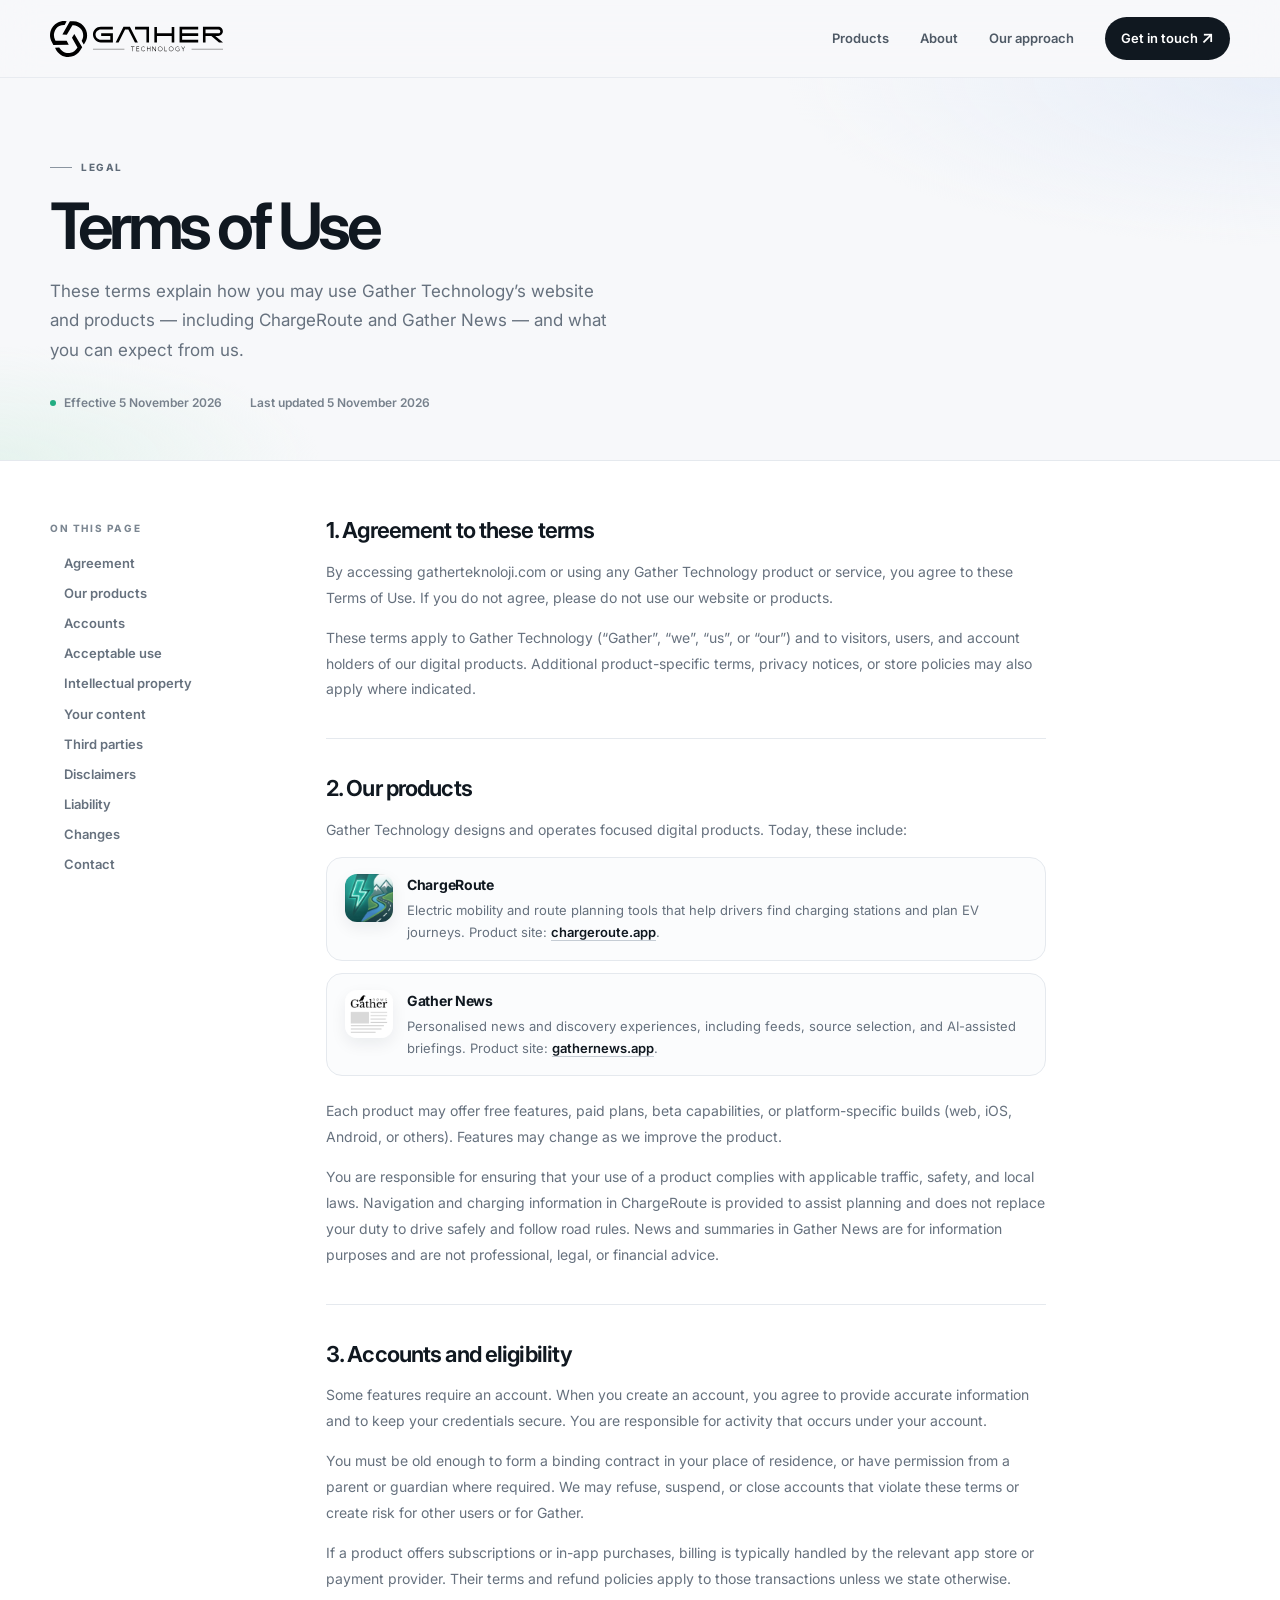
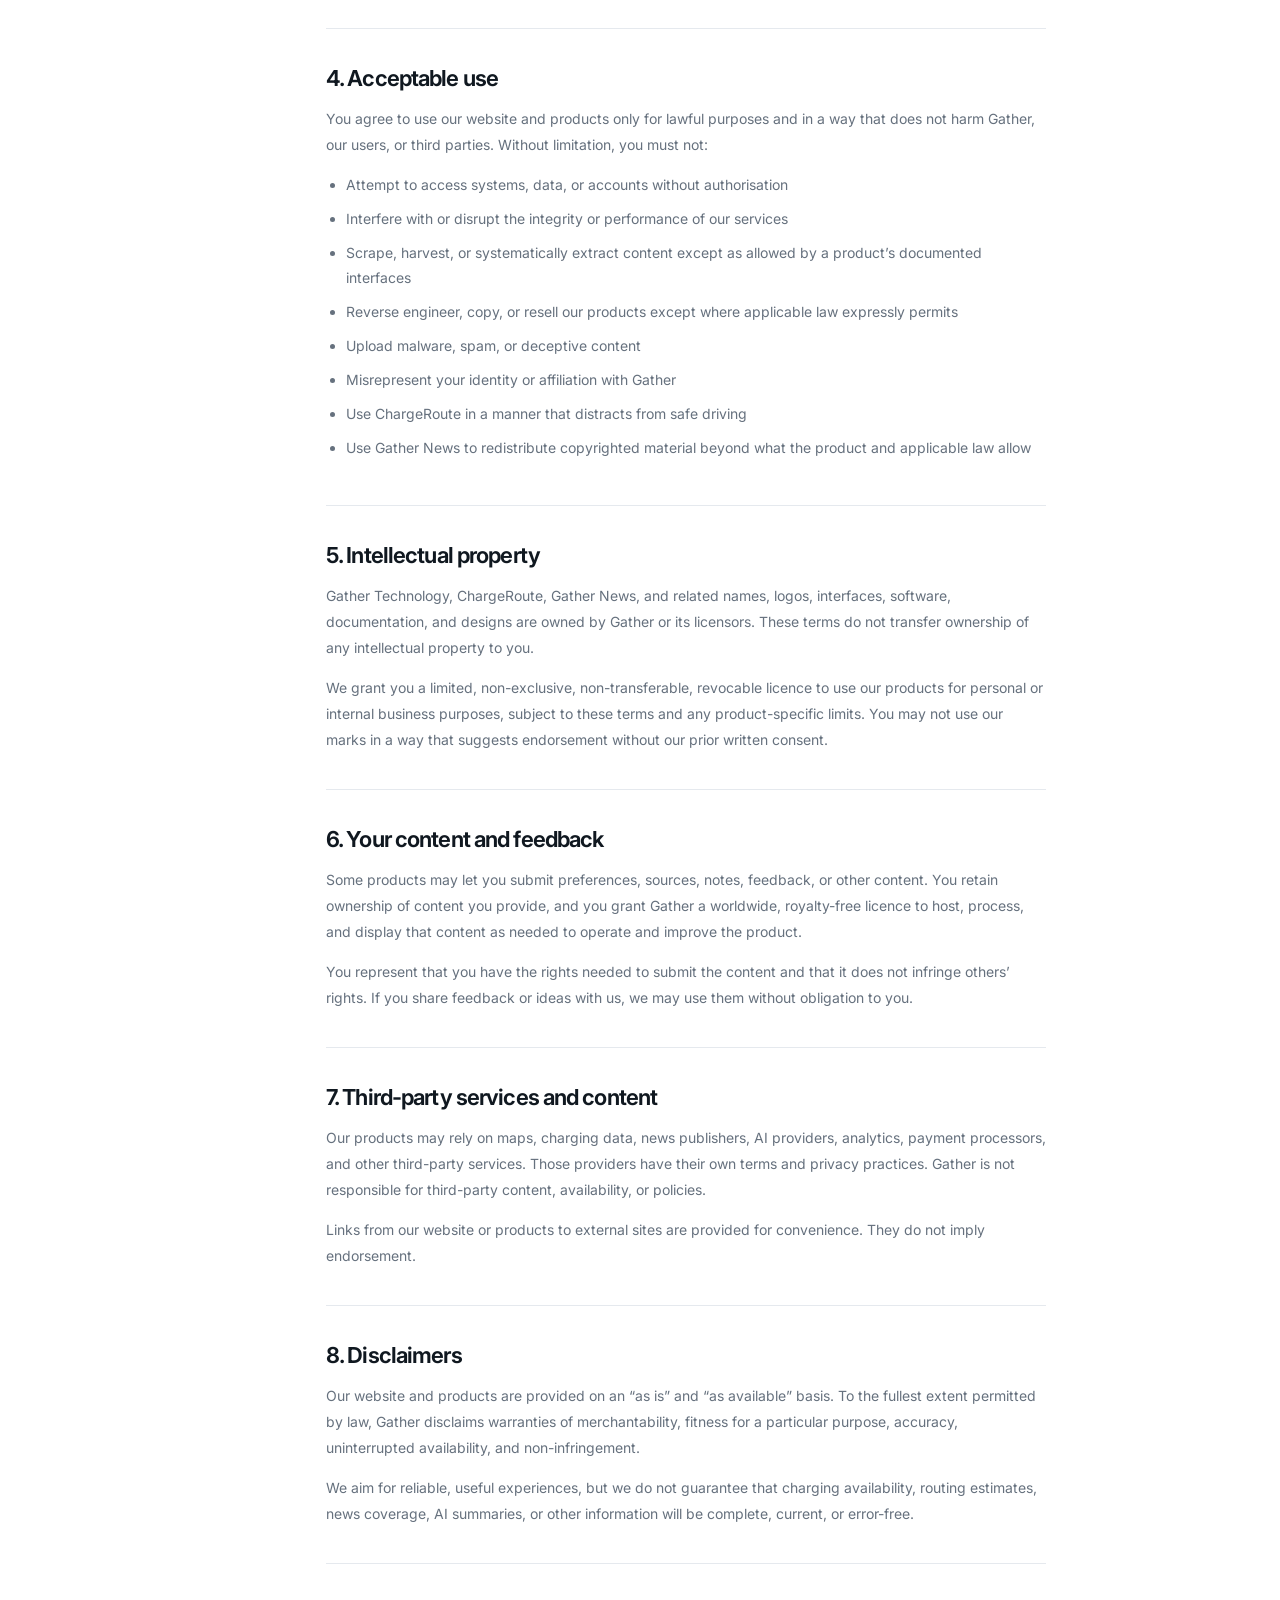
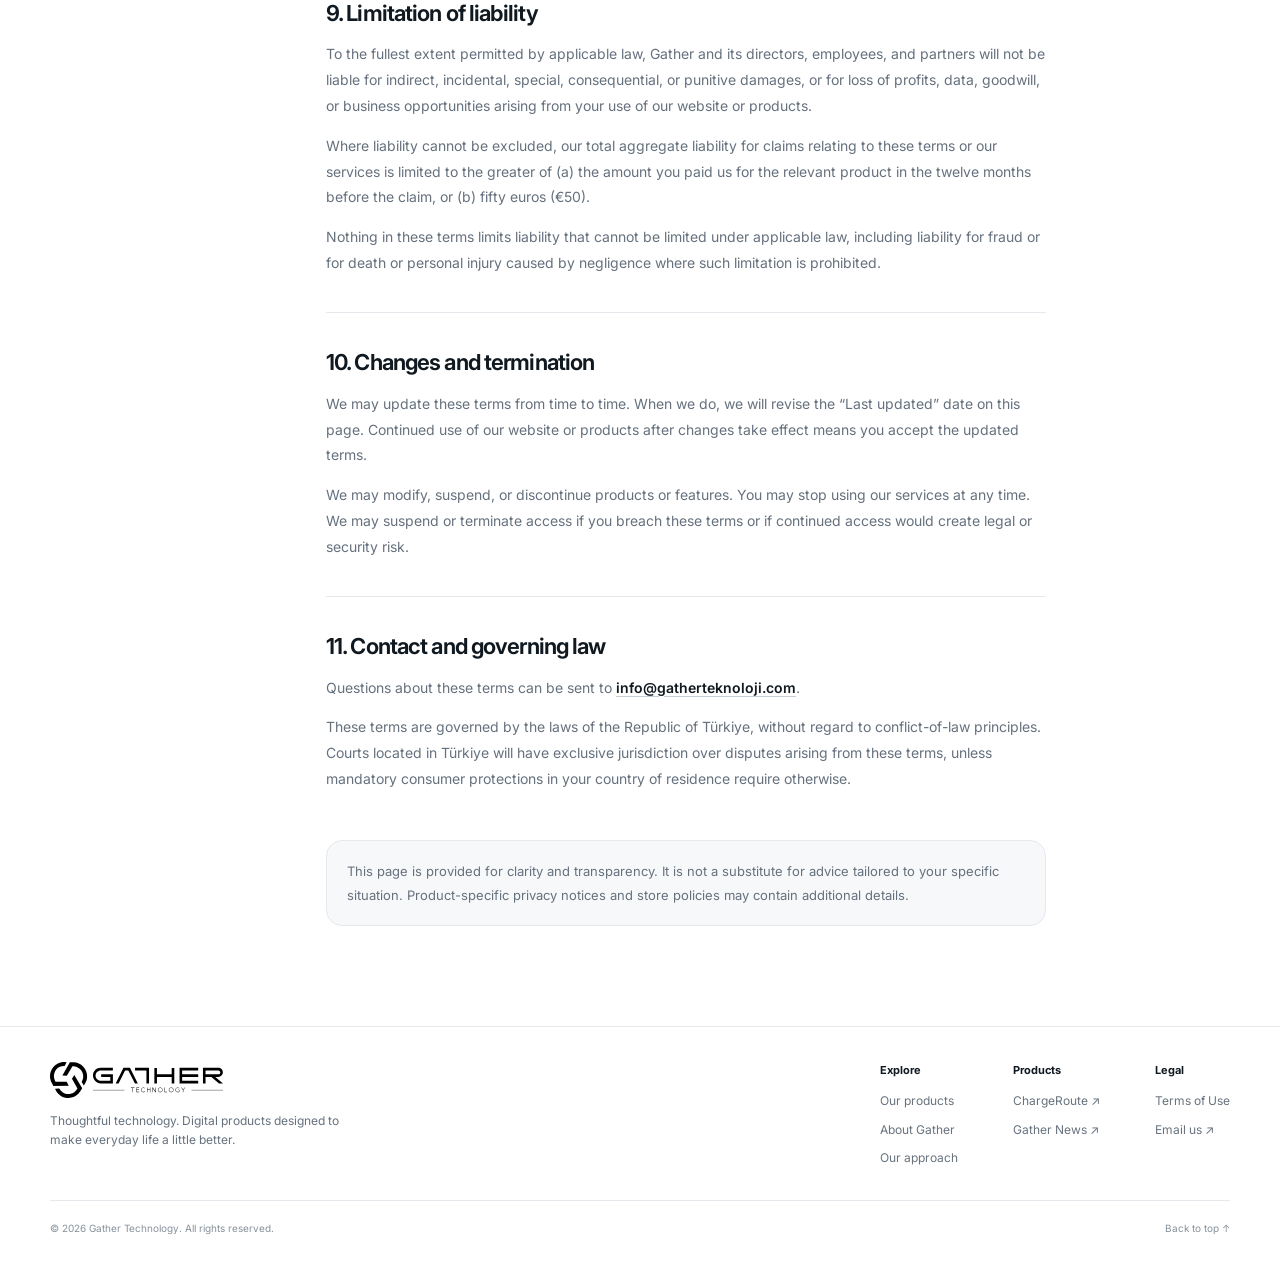
==== src/GatherTeknoloji/wwwroot/terms.html @ 45e7d0f7 "update" ====
<!doctype html>
<html lang="en">
<head>
  <meta charset="utf-8">
  <meta name="viewport" content="width=device-width, initial-scale=1">
  <meta name="theme-color" content="#f7f8fa">
  <meta name="description" content="Terms of Use for Gather Technology and its products, including ChargeRoute and Gather News.">

  <meta property="og:type" content="website">
  <meta property="og:title" content="Terms of Use — Gather Technology">
  <meta property="og:description" content="The terms that govern your use of Gather Technology products and this website.">
  <meta property="og:image" content="https://gatherteknoloji.com/og-image.jpg">
  <meta property="og:url" content="https://gatherteknoloji.com/terms.html">

  <meta name="twitter:card" content="summary_large_image">
  <meta name="twitter:title" content="Terms of Use — Gather Technology">
  <meta name="twitter:description" content="The terms that govern your use of Gather Technology products and this website.">
  <meta name="twitter:image" content="https://gatherteknoloji.com/og-image.jpg">

  <link rel="icon" type="image/svg+xml" href="images/gather-teknoloji.svg">
  <link rel="preconnect" href="https://fonts.googleapis.com">
  <link rel="preconnect" href="https://fonts.gstatic.com" crossorigin>
  <link href="https://fonts.googleapis.com/css2?family=Inter:opsz,wght@14..32,400..750&display=swap" rel="stylesheet">
  <link rel="stylesheet" href="css/site.css">

  <title>Terms of Use — Gather Technology</title>
</head>
<body>
  <header>
    <div class="wrap nav">
      <a class="brand" href="index.html" aria-label="Gather Technology home">
        <img class="brand-logo" src="images/gather-teknoloji.svg" alt="">
      </a>
      <nav class="navlinks" id="navlinks" aria-label="Main navigation">
        <a href="index.html#products">Products</a>
        <a href="index.html#about">About</a>
        <a href="index.html#approach">Our approach</a>
        <a class="nav-cta" href="index.html#contact">Get in touch <span class="arrow">↗</span></a>
      </nav>
      <button class="menu-btn" id="menuBtn" aria-expanded="false" aria-controls="navlinks">Menu</button>
    </div>
  </header>

  <main id="top">
    <section class="legal-hero">
      <div class="wrap">
        <div class="eyebrow">Legal</div>
        <h1>Terms of Use</h1>
        <p class="legal-lede">These terms explain how you may use Gather Technology’s website and products — including ChargeRoute and Gather News — and what you can expect from us.</p>
        <div class="legal-meta">
          <span><i></i> Effective 5 November 2026</span>
          <span>Last updated 5 November 2026</span>
        </div>
      </div>
    </section>

    <section class="legal-body">
      <div class="wrap legal-layout">
        <aside class="legal-toc" aria-label="On this page">
          <div class="legal-toc-label">On this page</div>
          <nav>
            <a href="#agreement">Agreement</a>
            <a href="#products">Our products</a>
            <a href="#accounts">Accounts</a>
            <a href="#acceptable-use">Acceptable use</a>
            <a href="#intellectual-property">Intellectual property</a>
            <a href="#content">Your content</a>
            <a href="#third-parties">Third parties</a>
            <a href="#disclaimers">Disclaimers</a>
            <a href="#liability">Liability</a>
            <a href="#changes">Changes</a>
            <a href="#contact">Contact</a>
          </nav>
        </aside>

        <article class="legal-content">
          <section id="agreement">
            <h2>1. Agreement to these terms</h2>
            <p>By accessing gatherteknoloji.com or using any Gather Technology product or service, you agree to these Terms of Use. If you do not agree, please do not use our website or products.</p>
            <p>These terms apply to Gather Technology (“Gather”, “we”, “us”, or “our”) and to visitors, users, and account holders of our digital products. Additional product-specific terms, privacy notices, or store policies may also apply where indicated.</p>
          </section>

          <section id="products">
            <h2>2. Our products</h2>
            <p>Gather Technology designs and operates focused digital products. Today, these include:</p>

            <div class="legal-product-grid">
              <div class="legal-product">
                <img class="legal-product-icon" src="images/chargeroute.jpg" alt="" width="48" height="48">
                <div>
                  <strong>ChargeRoute</strong>
                  <p>Electric mobility and route planning tools that help drivers find charging stations and plan EV journeys. Product site: <a href="https://chargeroute.app/" target="_blank" rel="noopener noreferrer">chargeroute.app</a>.</p>
                </div>
              </div>
              <div class="legal-product">
                <img class="legal-product-icon" src="images/gather-news.png" alt="" width="48" height="48">
                <div>
                  <strong>Gather News</strong>
                  <p>Personalised news and discovery experiences, including feeds, source selection, and AI-assisted briefings. Product site: <a href="https://www.gathernews.app/" target="_blank" rel="noopener noreferrer">gathernews.app</a>.</p>
                </div>
              </div>
            </div>

            <p>Each product may offer free features, paid plans, beta capabilities, or platform-specific builds (web, iOS, Android, or others). Features may change as we improve the product.</p>
            <p>You are responsible for ensuring that your use of a product complies with applicable traffic, safety, and local laws. Navigation and charging information in ChargeRoute is provided to assist planning and does not replace your duty to drive safely and follow road rules. News and summaries in Gather News are for information purposes and are not professional, legal, or financial advice.</p>
          </section>

          <section id="accounts">
            <h2>3. Accounts and eligibility</h2>
            <p>Some features require an account. When you create an account, you agree to provide accurate information and to keep your credentials secure. You are responsible for activity that occurs under your account.</p>
            <p>You must be old enough to form a binding contract in your place of residence, or have permission from a parent or guardian where required. We may refuse, suspend, or close accounts that violate these terms or create risk for other users or for Gather.</p>
            <p>If a product offers subscriptions or in-app purchases, billing is typically handled by the relevant app store or payment provider. Their terms and refund policies apply to those transactions unless we state otherwise.</p>
          </section>

          <section id="acceptable-use">
            <h2>4. Acceptable use</h2>
            <p>You agree to use our website and products only for lawful purposes and in a way that does not harm Gather, our users, or third parties. Without limitation, you must not:</p>
            <ul>
              <li>Attempt to access systems, data, or accounts without authorisation</li>
              <li>Interfere with or disrupt the integrity or performance of our services</li>
              <li>Scrape, harvest, or systematically extract content except as allowed by a product’s documented interfaces</li>
              <li>Reverse engineer, copy, or resell our products except where applicable law expressly permits</li>
              <li>Upload malware, spam, or deceptive content</li>
              <li>Misrepresent your identity or affiliation with Gather</li>
              <li>Use ChargeRoute in a manner that distracts from safe driving</li>
              <li>Use Gather News to redistribute copyrighted material beyond what the product and applicable law allow</li>
            </ul>
          </section>

          <section id="intellectual-property">
            <h2>5. Intellectual property</h2>
            <p>Gather Technology, ChargeRoute, Gather News, and related names, logos, interfaces, software, documentation, and designs are owned by Gather or its licensors. These terms do not transfer ownership of any intellectual property to you.</p>
            <p>We grant you a limited, non-exclusive, non-transferable, revocable licence to use our products for personal or internal business purposes, subject to these terms and any product-specific limits. You may not use our marks in a way that suggests endorsement without our prior written consent.</p>
          </section>

          <section id="content">
            <h2>6. Your content and feedback</h2>
            <p>Some products may let you submit preferences, sources, notes, feedback, or other content. You retain ownership of content you provide, and you grant Gather a worldwide, royalty-free licence to host, process, and display that content as needed to operate and improve the product.</p>
            <p>You represent that you have the rights needed to submit the content and that it does not infringe others’ rights. If you share feedback or ideas with us, we may use them without obligation to you.</p>
          </section>

          <section id="third-parties">
            <h2>7. Third-party services and content</h2>
            <p>Our products may rely on maps, charging data, news publishers, AI providers, analytics, payment processors, and other third-party services. Those providers have their own terms and privacy practices. Gather is not responsible for third-party content, availability, or policies.</p>
            <p>Links from our website or products to external sites are provided for convenience. They do not imply endorsement.</p>
          </section>

          <section id="disclaimers">
            <h2>8. Disclaimers</h2>
            <p>Our website and products are provided on an “as is” and “as available” basis. To the fullest extent permitted by law, Gather disclaims warranties of merchantability, fitness for a particular purpose, accuracy, uninterrupted availability, and non-infringement.</p>
            <p>We aim for reliable, useful experiences, but we do not guarantee that charging availability, routing estimates, news coverage, AI summaries, or other information will be complete, current, or error-free.</p>
          </section>

          <section id="liability">
            <h2>9. Limitation of liability</h2>
            <p>To the fullest extent permitted by applicable law, Gather and its directors, employees, and partners will not be liable for indirect, incidental, special, consequential, or punitive damages, or for loss of profits, data, goodwill, or business opportunities arising from your use of our website or products.</p>
            <p>Where liability cannot be excluded, our total aggregate liability for claims relating to these terms or our services is limited to the greater of (a) the amount you paid us for the relevant product in the twelve months before the claim, or (b) fifty euros (€50).</p>
            <p>Nothing in these terms limits liability that cannot be limited under applicable law, including liability for fraud or for death or personal injury caused by negligence where such limitation is prohibited.</p>
          </section>

          <section id="changes">
            <h2>10. Changes and termination</h2>
            <p>We may update these terms from time to time. When we do, we will revise the “Last updated” date on this page. Continued use of our website or products after changes take effect means you accept the updated terms.</p>
            <p>We may modify, suspend, or discontinue products or features. You may stop using our services at any time. We may suspend or terminate access if you breach these terms or if continued access would create legal or security risk.</p>
          </section>

          <section id="contact">
            <h2>11. Contact and governing law</h2>
            <p>Questions about these terms can be sent to <a href="mailto:info@gatherteknoloji.com">info@gatherteknoloji.com</a>.</p>
            <p>These terms are governed by the laws of the Republic of Türkiye, without regard to conflict-of-law principles. Courts located in Türkiye will have exclusive jurisdiction over disputes arising from these terms, unless mandatory consumer protections in your country of residence require otherwise.</p>
          </section>

          <div class="legal-note">
            <p>This page is provided for clarity and transparency. It is not a substitute for advice tailored to your specific situation. Product-specific privacy notices and store policies may contain additional details.</p>
          </div>
        </article>
      </div>
    </section>
  </main>

  <footer>
    <div class="wrap">
      <div class="footer-top">
        <div>
          <a class="brand" href="index.html" aria-label="Gather Technology home">
            <img class="brand-logo" src="images/gather-teknoloji.svg" alt="">
          </a>
          <p class="footer-blurb">Thoughtful technology. Digital products designed to make everyday life a little better.</p>
        </div>
        <div class="footer-links">
          <div class="footer-col">
            <strong>Explore</strong>
            <a href="index.html#products">Our products</a>
            <a href="index.html#about">About Gather</a>
            <a href="index.html#approach">Our approach</a>
          </div>
          <div class="footer-col">
            <strong>Products</strong>
            <a href="https://chargeroute.app/" target="_blank" rel="noopener noreferrer">ChargeRoute ↗</a>
            <a href="https://www.gathernews.app/" target="_blank" rel="noopener noreferrer">Gather News ↗</a>
          </div>
          <div class="footer-col">
            <strong>Legal</strong>
            <a href="terms.html">Terms of Use</a>
            <a href="mailto:info@gatherteknoloji.com">Email us ↗</a>
          </div>
        </div>
      </div>
      <div class="footer-bottom">
        <span>© <span id="year">2026</span> Gather Technology. All rights reserved.</span>
        <span><a href="#top">Back to top ↑</a></span>
      </div>
    </div>
  </footer>

  <script src="js/site.js"></script>
</body>
</html>
---- src/GatherTeknoloji/wwwroot/css/site.css ----
:root {
  --ink: #101820;
  --muted: #66717e;
  --line: #e5e9ee;
  --paper: #f7f8fa;
  --white: #fff;
  --blue: #4b68ef;
  --green: #22ad82;
  --max: 1180px;
  --radius: 22px;
}

* { box-sizing: border-box; }

html {
  scroll-behavior: smooth;
  scroll-padding-top: 88px;
}

body {
  margin: 0;
  background: var(--paper);
  color: var(--ink);
  font-family: Inter, -apple-system, BlinkMacSystemFont, "Segoe UI", Roboto, Helvetica, Arial, sans-serif;
  line-height: 1.55;
  -webkit-font-smoothing: antialiased;
}

a { color: inherit; text-decoration: none; }

button,
a { -webkit-tap-highlight-color: transparent; }

.wrap {
  width: min(var(--max), calc(100% - 48px));
  margin: auto;
}

header {
  height: 78px;
  position: sticky;
  top: 0;
  z-index: 20;
  background: rgba(247, 248, 250, .88);
  backdrop-filter: blur(18px);
  border-bottom: 1px solid rgba(229, 233, 238, .8);
}

.nav {
  height: 100%;
  display: flex;
  align-items: center;
  justify-content: space-between;
  gap: 24px;
}

.brand {
  display: flex;
  align-items: center;
}

.brand-logo {
  display: block;
  height: 36px;
  width: auto;
}

.navlinks {
  display: flex;
  align-items: center;
  gap: 31px;
  color: #4f5a66;
  font-size: 13px;
  font-weight: 600;
}

.navlinks a:hover { color: var(--ink); }

.nav-cta {
  padding: 11px 16px;
  border-radius: 999px;
  background: var(--ink);
  color: white !important;
}

.menu-btn {
  display: none;
  border: 1px solid var(--line);
  background: white;
  border-radius: 10px;
  padding: 8px 12px;
  font: inherit;
  cursor: pointer;
  color: var(--ink);
}

.hero {
  padding: 100px 0 80px;
  overflow: hidden;
}

.hero-grid {
  display: grid;
  grid-template-columns: 1.08fr .92fr;
  align-items: center;
  gap: 54px;
}

.eyebrow {
  display: inline-flex;
  align-items: center;
  gap: 9px;
  color: #5f6b78;
  text-transform: uppercase;
  letter-spacing: .16em;
  font-size: 10px;
  font-weight: 750;
}

.eyebrow:before {
  content: "";
  width: 22px;
  height: 1px;
  background: #8b95a0;
}

.hero h1 {
  font-size: clamp(48px, 6vw, 78px);
  line-height: .99;
  letter-spacing: -.075em;
  font-weight: 650;
  max-width: 670px;
  margin: 25px 0 24px;
}

.hero h1 span { color: #8a949f; }

.hero-copy {
  font-size: 17px;
  line-height: 1.75;
  color: var(--muted);
  max-width: 525px;
}

.actions {
  display: flex;
  gap: 12px;
  flex-wrap: wrap;
  margin-top: 32px;
}

.btn {
  display: inline-flex;
  align-items: center;
  justify-content: center;
  gap: 12px;
  padding: 14px 19px;
  border-radius: 999px;
  font-size: 13px;
  font-weight: 700;
  transition: transform .2s, background .2s;
  border: 1px solid var(--ink);
}

.btn:hover { transform: translateY(-2px); }

.btn-primary { background: var(--ink); color: #fff; }

.btn-secondary { background: transparent; border-color: #d5dbe2; }

.arrow { font-size: 17px; line-height: 0; }

.hero-note {
  display: flex;
  align-items: center;
  gap: 10px;
  margin-top: 36px;
  color: #77818c;
  font-size: 11px;
}

.hero-note i {
  width: 6px;
  height: 6px;
  border-radius: 50%;
  background: var(--green);
}

.visual {
  min-height: 450px;
  position: relative;
  display: grid;
  place-items: center;
}

.orbital {
  width: min(100%, 450px);
  aspect-ratio: 1;
  position: relative;
  border-radius: 50%;
  background: radial-gradient(circle at 48% 44%, #fff 0 18%, #edf0f5 48%, #e3e8ef 70%, #f7f8fa 72%);
  border: 1px solid #e6eaf0;
  box-shadow: inset 0 0 70px rgba(255, 255, 255, .9), 0 30px 80px rgba(20, 32, 48, .05);
}

.orbital:before,
.orbital:after {
  content: "";
  position: absolute;
  inset: 11%;
  border: 1px solid rgba(125, 140, 157, .25);
  border-radius: 50%;
  transform: rotate(-28deg) scaleX(.56);
}

.orbital:after { transform: rotate(48deg) scaleX(.56); }

.core {
  position: absolute;
  inset: 32%;
  border-radius: 34%;
  background: linear-gradient(145deg, #182431, #364656);
  box-shadow: 0 18px 40px #24313e33;
  display: grid;
  place-items: center;
  color: white;
  font-size: 55px;
  font-weight: 300;
  letter-spacing: -.1em;
}

.core:after {
  content: "";
  position: absolute;
  inset: 9px;
  border: 1px solid #ffffff28;
  border-radius: 28%;
}

.core-accent { color: #8ce0c9; }

.node {
  position: absolute;
  width: 62px;
  height: 62px;
  border-radius: 19px;
  background: #fff;
  border: 1px solid #e4e8ee;
  box-shadow: 0 14px 30px #1b293510;
  display: grid;
  place-items: center;
}

.node svg { width: 29px; height: 29px; }

.node-a { top: 13%; left: 18%; }
.node-b { right: 10%; top: 31%; }
.node-c { left: 17%; bottom: 17%; }
.node-d { right: 20%; bottom: 10%; }

.float-label {
  position: absolute;
  padding: 10px 13px;
  background: rgba(255, 255, 255, .88);
  border: 1px solid #e6eaf0;
  border-radius: 12px;
  font-size: 10px;
  letter-spacing: .03em;
  color: #56616d;
  box-shadow: 0 12px 30px #1726380a;
}

.label-one { top: 10%; right: 4%; }
.label-two { bottom: 22%; right: 0; }

.trust-strip {
  border-top: 1px solid var(--line);
  border-bottom: 1px solid var(--line);
  background: #fff;
}

.strip-inner {
  min-height: 92px;
  display: flex;
  align-items: center;
  justify-content: space-between;
  gap: 22px;
}

.strip-title {
  font-size: 10px;
  text-transform: uppercase;
  letter-spacing: .15em;
  color: #7d8792;
  font-weight: 750;
}

.strip-item {
  display: flex;
  align-items: center;
  gap: 10px;
  font-size: 13px;
  font-weight: 700;
  color: #515c68;
}

.mini-icon {
  width: 28px;
  height: 28px;
  border-radius: 9px;
  background: #f0f2f6;
  display: grid;
  place-items: center;
  color: #374555;
  font-size: 12px;
}

section { padding: 105px 0; }

.section-top {
  display: flex;
  align-items: end;
  justify-content: space-between;
  gap: 40px;
  margin-bottom: 38px;
}

.section-kicker {
  font-size: 10px;
  letter-spacing: .16em;
  text-transform: uppercase;
  color: #7b8691;
  font-weight: 750;
}

.section-title {
  font-size: clamp(34px, 4vw, 51px);
  letter-spacing: -.065em;
  line-height: 1.08;
  font-weight: 650;
  margin: 13px 0 0;
  max-width: 620px;
}

.section-desc {
  max-width: 350px;
  color: var(--muted);
  font-size: 14px;
  line-height: 1.75;
  margin: 0 0 3px;
}

.products { background: #fff; }

.product-grid {
  display: grid;
  grid-template-columns: 1fr 1fr;
  gap: 18px;
}

.product-card {
  border: 1px solid var(--line);
  border-radius: var(--radius);
  padding: 30px;
  min-height: 440px;
  display: flex;
  flex-direction: column;
  overflow: hidden;
  position: relative;
  background: #fbfcfd;
}

.product-head {
  display: flex;
  align-items: center;
  gap: 13px;
}

.app-icon {
  width: 72px;
  height: 72px;
  border-radius: 18px;
  object-fit: cover;
  flex-shrink: 0;
  background: #fff;
  box-shadow: 0 8px 20px #11182714;
}

.product-name {
  font-size: 19px;
  font-weight: 750;
  letter-spacing: -.04em;
}

.product-type {
  font-size: 11px;
  color: #7b8590;
  margin-top: 2px;
}

.product-card h3 {
  font-size: 32px;
  line-height: 1.12;
  letter-spacing: -.055em;
  font-weight: 650;
  max-width: 400px;
  margin: 29px 0 13px;
}

.product-card p {
  color: var(--muted);
  font-size: 13px;
  line-height: 1.8;
  max-width: 420px;
  margin: 0;
}

.product-link {
  display: inline-flex;
  align-items: center;
  gap: 9px;
  font-size: 12px;
  font-weight: 750;
  margin-top: 24px;
  width: max-content;
}

.product-link:hover { gap: 14px; }

.product-art {
  margin: auto auto 0;
  position: relative;
  height: 140px;
  width: 100%;
  display: flex;
  align-items: end;
  justify-content: center;
  padding-top: 30px;
}

.route-lines {
  width: 88%;
  height: 100px;
  position: relative;
  border-radius: 16px;
  background: linear-gradient(130deg, #e6f2ee, #f3f7f5);
  overflow: hidden;
}

.route-lines svg { width: 100%; height: 100%; }

.map-pin {
  position: absolute;
  width: 32px;
  height: 32px;
  border-radius: 11px;
  background: #168f78;
  color: #fff;
  display: grid;
  place-items: center;
  top: 18px;
  left: 57%;
  box-shadow: 0 6px 16px #168f7830;
}

.map-pin svg { width: 17px; }

.news-stack {
  height: 114px;
  width: 82%;
  display: flex;
  align-items: end;
  gap: 9px;
  justify-content: center;
}

.news-tile {
  background: white;
  border: 1px solid #e5e9f1;
  border-radius: 12px;
  box-shadow: 0 10px 25px #273a650b;
  padding: 12px;
  width: 30%;
  height: 92px;
}

.news-tile:nth-child(2) {
  height: 114px;
  width: 34%;
  background: #f3f5ff;
}

.tile-line {
  height: 5px;
  border-radius: 4px;
  background: #dfe4ee;
  margin-bottom: 7px;
}

.tile-line.dark { background: #7889e7; width: 60%; }
.tile-line.short { width: 55%; }

.tile-dot {
  width: 24px;
  height: 24px;
  border-radius: 7px;
  background: #e5eaff;
  margin-bottom: 10px;
}

.about { background: var(--paper); }

.about-grid {
  display: grid;
  grid-template-columns: .9fr 1.1fr;
  gap: 100px;
  align-items: start;
}

.about-big {
  font-size: clamp(38px, 4.4vw, 58px);
  line-height: 1.05;
  letter-spacing: -.065em;
  font-weight: 620;
  margin: 0;
}

.about-content { padding-top: 5px; }

.about-content p {
  font-size: 15px;
  color: var(--muted);
  line-height: 1.9;
  margin: 0 0 22px;
}

.principles {
  display: grid;
  grid-template-columns: 1fr 1fr;
  gap: 12px;
  margin-top: 32px;
}

.principle {
  padding: 18px;
  border: 1px solid var(--line);
  border-radius: 15px;
  background: #fff;
}

.principle-num {
  font-size: 10px;
  letter-spacing: .12em;
  color: #89939d;
  font-weight: 750;
}

.principle h4 {
  font-size: 14px;
  margin: 11px 0 5px;
  letter-spacing: -.02em;
}

.principle p {
  font-size: 12px;
  line-height: 1.65;
  margin: 0;
  color: var(--muted);
}

.cta-section {
  padding: 20px 0 100px;
  background: var(--paper);
}

.cta-panel {
  border-radius: 25px;
  background: #131e2a;
  color: white;
  padding: 54px 58px;
  display: flex;
  align-items: center;
  justify-content: space-between;
  gap: 30px;
  position: relative;
  overflow: hidden;
}

.cta-panel:after {
  content: "";
  position: absolute;
  width: 350px;
  height: 350px;
  border-radius: 50%;
  border: 1px solid #ffffff12;
  right: 13%;
  top: -220px;
  box-shadow: 0 0 0 35px #ffffff08, 0 0 0 75px #ffffff05;
}

.cta-panel > * { position: relative; z-index: 1; }

.cta-panel .section-kicker { color: #9aa8b6; }

.cta-panel h2 {
  font-size: clamp(30px, 4vw, 46px);
  letter-spacing: -.06em;
  line-height: 1.1;
  font-weight: 620;
  margin: 13px 0 0;
  max-width: 580px;
}

.cta-panel .btn {
  background: #fff;
  color: #111c28;
  border-color: #fff;
  white-space: nowrap;
}

footer {
  background: #fff;
  border-top: 1px solid var(--line);
  padding: 35px 0 25px;
}

.footer-top {
  display: flex;
  justify-content: space-between;
  align-items: flex-start;
  gap: 35px;
  padding-bottom: 32px;
}

.footer-blurb {
  max-width: 300px;
  color: var(--muted);
  font-size: 12px;
  margin-top: 14px;
}

.footer-links { display: flex; gap: 55px; }

.footer-col {
  display: flex;
  flex-direction: column;
  gap: 10px;
  font-size: 12px;
  color: #68737e;
}

.footer-col strong {
  color: var(--ink);
  font-size: 11px;
  margin-bottom: 3px;
}

.footer-bottom {
  border-top: 1px solid var(--line);
  padding-top: 20px;
  display: flex;
  justify-content: space-between;
  gap: 20px;
  color: #87919b;
  font-size: 10px;
}

.footer-bottom a:hover { color: var(--ink); }

/* Legal / Terms */
.legal-hero {
  padding: 72px 0 48px;
  border-bottom: 1px solid var(--line);
  background:
    radial-gradient(ellipse 70% 80% at 100% 0%, #e8eef8 0%, transparent 55%),
    radial-gradient(ellipse 50% 60% at 0% 100%, #e6f3ee 0%, transparent 50%),
    var(--paper);
}

.legal-hero h1 {
  font-size: clamp(42px, 5.5vw, 64px);
  line-height: 1.02;
  letter-spacing: -.07em;
  font-weight: 650;
  margin: 18px 0 18px;
  max-width: 720px;
}

.legal-lede {
  font-size: 17px;
  line-height: 1.75;
  color: var(--muted);
  max-width: 560px;
  margin: 0;
}

.legal-meta {
  display: flex;
  flex-wrap: wrap;
  gap: 18px 28px;
  margin-top: 28px;
  color: #77818c;
  font-size: 12px;
  font-weight: 600;
}

.legal-meta span {
  display: inline-flex;
  align-items: center;
  gap: 8px;
}

.legal-meta i {
  width: 6px;
  height: 6px;
  border-radius: 50%;
  background: var(--green);
}

.legal-body {
  padding: 56px 0 100px;
  background: #fff;
}

.legal-layout {
  display: grid;
  grid-template-columns: 220px minmax(0, 1fr);
  gap: 56px;
  align-items: start;
}

.legal-toc {
  position: sticky;
  top: 98px;
  padding: 4px 0;
}

.legal-toc-label {
  font-size: 10px;
  letter-spacing: .16em;
  text-transform: uppercase;
  color: #7b8691;
  font-weight: 750;
  margin-bottom: 16px;
}

.legal-toc nav {
  display: flex;
  flex-direction: column;
  gap: 10px;
}

.legal-toc a {
  font-size: 13px;
  font-weight: 600;
  color: #66717e;
  padding-left: 12px;
  border-left: 2px solid transparent;
  transition: color .15s, border-color .15s;
}

.legal-toc a:hover {
  color: var(--ink);
  border-left-color: var(--ink);
}

.legal-content {
  max-width: 720px;
}

.legal-content section {
  padding: 0 0 36px;
  scroll-margin-top: 100px;
}

.legal-content section + section {
  border-top: 1px solid var(--line);
  padding-top: 36px;
}

.legal-content h2 {
  font-size: 22px;
  letter-spacing: -.04em;
  font-weight: 650;
  margin: 0 0 14px;
  line-height: 1.25;
}

.legal-content p,
.legal-content li {
  font-size: 14px;
  line-height: 1.85;
  color: var(--muted);
}

.legal-content p { margin: 0 0 14px; }

.legal-content p:last-child,
.legal-content ul:last-child { margin-bottom: 0; }

.legal-content a {
  color: var(--ink);
  font-weight: 600;
  text-decoration: underline;
  text-decoration-color: #c5ccd4;
  text-underline-offset: 3px;
}

.legal-content a:hover { text-decoration-color: var(--ink); }

.legal-content ul {
  margin: 0 0 14px;
  padding-left: 20px;
}

.legal-content li { margin-bottom: 8px; }

.legal-product-grid {
  display: grid;
  gap: 12px;
  margin: 8px 0 22px;
}

.legal-product {
  display: flex;
  gap: 14px;
  align-items: flex-start;
  padding: 16px 18px;
  border: 1px solid var(--line);
  border-radius: 16px;
  background: #fbfcfd;
}

.legal-product-icon {
  width: 48px;
  height: 48px;
  border-radius: 12px;
  object-fit: cover;
  flex-shrink: 0;
  box-shadow: 0 6px 16px #11182712;
}

.legal-product strong {
  display: block;
  font-size: 14px;
  letter-spacing: -.02em;
  color: var(--ink);
  margin-bottom: 4px;
}

.legal-product p {
  font-size: 13px;
  line-height: 1.7;
  margin: 0;
}

.legal-note {
  margin-top: 12px;
  padding: 18px 20px;
  border-radius: 16px;
  background: var(--paper);
  border: 1px solid var(--line);
}

.legal-note p {
  margin: 0;
  font-size: 13px;
  color: #66717e;
}

@media (max-width: 850px) {
  .hero { padding: 72px 0 55px; }
  .hero-grid { grid-template-columns: 1fr; gap: 25px; }
  .hero-copy { max-width: 600px; }
  .visual { min-height: 370px; }
  .orbital { width: min(80%, 370px); }
  .section-top { align-items: start; flex-direction: column; gap: 18px; }
  .about-grid { grid-template-columns: 1fr; gap: 35px; }
  .strip-inner { flex-wrap: wrap; padding: 20px 0; justify-content: flex-start; }
  .strip-title { width: 100%; }
  .footer-links { gap: 28px; }
  .cta-panel { padding: 42px; }

  .legal-layout {
    grid-template-columns: 1fr;
    gap: 28px;
  }

  .legal-toc {
    position: static;
    padding: 16px 18px;
    border: 1px solid var(--line);
    border-radius: 16px;
    background: var(--paper);
  }

  .legal-toc nav {
    display: grid;
    grid-template-columns: 1fr 1fr;
    gap: 8px 16px;
  }

  .legal-toc a {
    padding-left: 0;
    border-left: none;
    font-size: 12px;
  }

  .legal-toc a:hover { border-left-color: transparent; }
}

@media (max-width: 620px) {
  .wrap { width: min(var(--max), calc(100% - 34px)); }
  header { height: 68px; }
  .brand-logo { height: 30px; }

  .navlinks {
    display: none;
    position: absolute;
    top: 67px;
    left: 0;
    right: 0;
    background: #f7f8fa;
    padding: 20px 24px 24px;
    border-bottom: 1px solid var(--line);
    flex-direction: column;
    align-items: stretch;
    gap: 18px;
  }

  .navlinks.open { display: flex; }
  .navlinks .nav-cta { text-align: center; }
  .menu-btn { display: block; }

  .hero { padding: 59px 0 38px; }
  .hero h1 { font-size: clamp(45px, 13vw, 65px); margin-top: 20px; }
  .hero-copy { font-size: 15px; }
  .actions { gap: 9px; }
  .btn { padding: 13px 16px; }
  .visual { min-height: 320px; margin-top: 2px; }
  .orbital { width: min(83%, 310px); }
  .core { font-size: 44px; }
  .node { width: 48px; height: 48px; border-radius: 15px; }
  .node svg { width: 23px; }
  .float-label { font-size: 9px; padding: 8px 10px; }
  .label-one { right: 0; }
  .label-two { right: -2%; bottom: 16%; }
  .strip-inner { gap: 15px 20px; }
  .strip-item { font-size: 11px; }
  .strip-item:nth-last-child(1) { display: none; }
  section { padding: 75px 0; }
  .section-title { font-size: 39px; }
  .product-grid { grid-template-columns: 1fr; }
  .product-card { min-height: 415px; padding: 24px; }
  .product-card h3 { font-size: 30px; }
  .product-art { height: 125px; }
  .about-big { font-size: 43px; }
  .principles { grid-template-columns: 1fr 1fr; }
  .principle { padding: 14px; }
  .cta-section { padding-bottom: 65px; }
  .cta-panel {
    padding: 33px 25px;
    align-items: flex-start;
    flex-direction: column;
    border-radius: 20px;
  }
  .cta-panel h2 { font-size: 35px; }
  .footer-top { flex-direction: column; }
  .footer-links { width: 100%; justify-content: space-between; gap: 16px; }
  .footer-bottom { flex-direction: column; gap: 8px; }
  .footer-bottom span:last-child { display: flex; gap: 16px; }
  .legal-hero { padding: 52px 0 36px; }
  .legal-hero h1 { font-size: clamp(40px, 12vw, 52px); }
  .legal-lede { font-size: 15px; }
  .legal-body { padding: 40px 0 70px; }
  .legal-toc nav { grid-template-columns: 1fr; }
  .legal-content h2 { font-size: 20px; }
  .legal-content section { padding-bottom: 28px; }
  .legal-content section + section { padding-top: 28px; }
}

@media (prefers-reduced-motion: reduce) {
  html { scroll-behavior: auto; }
  *,
  *:before,
  *:after { transition: none !important; }
}
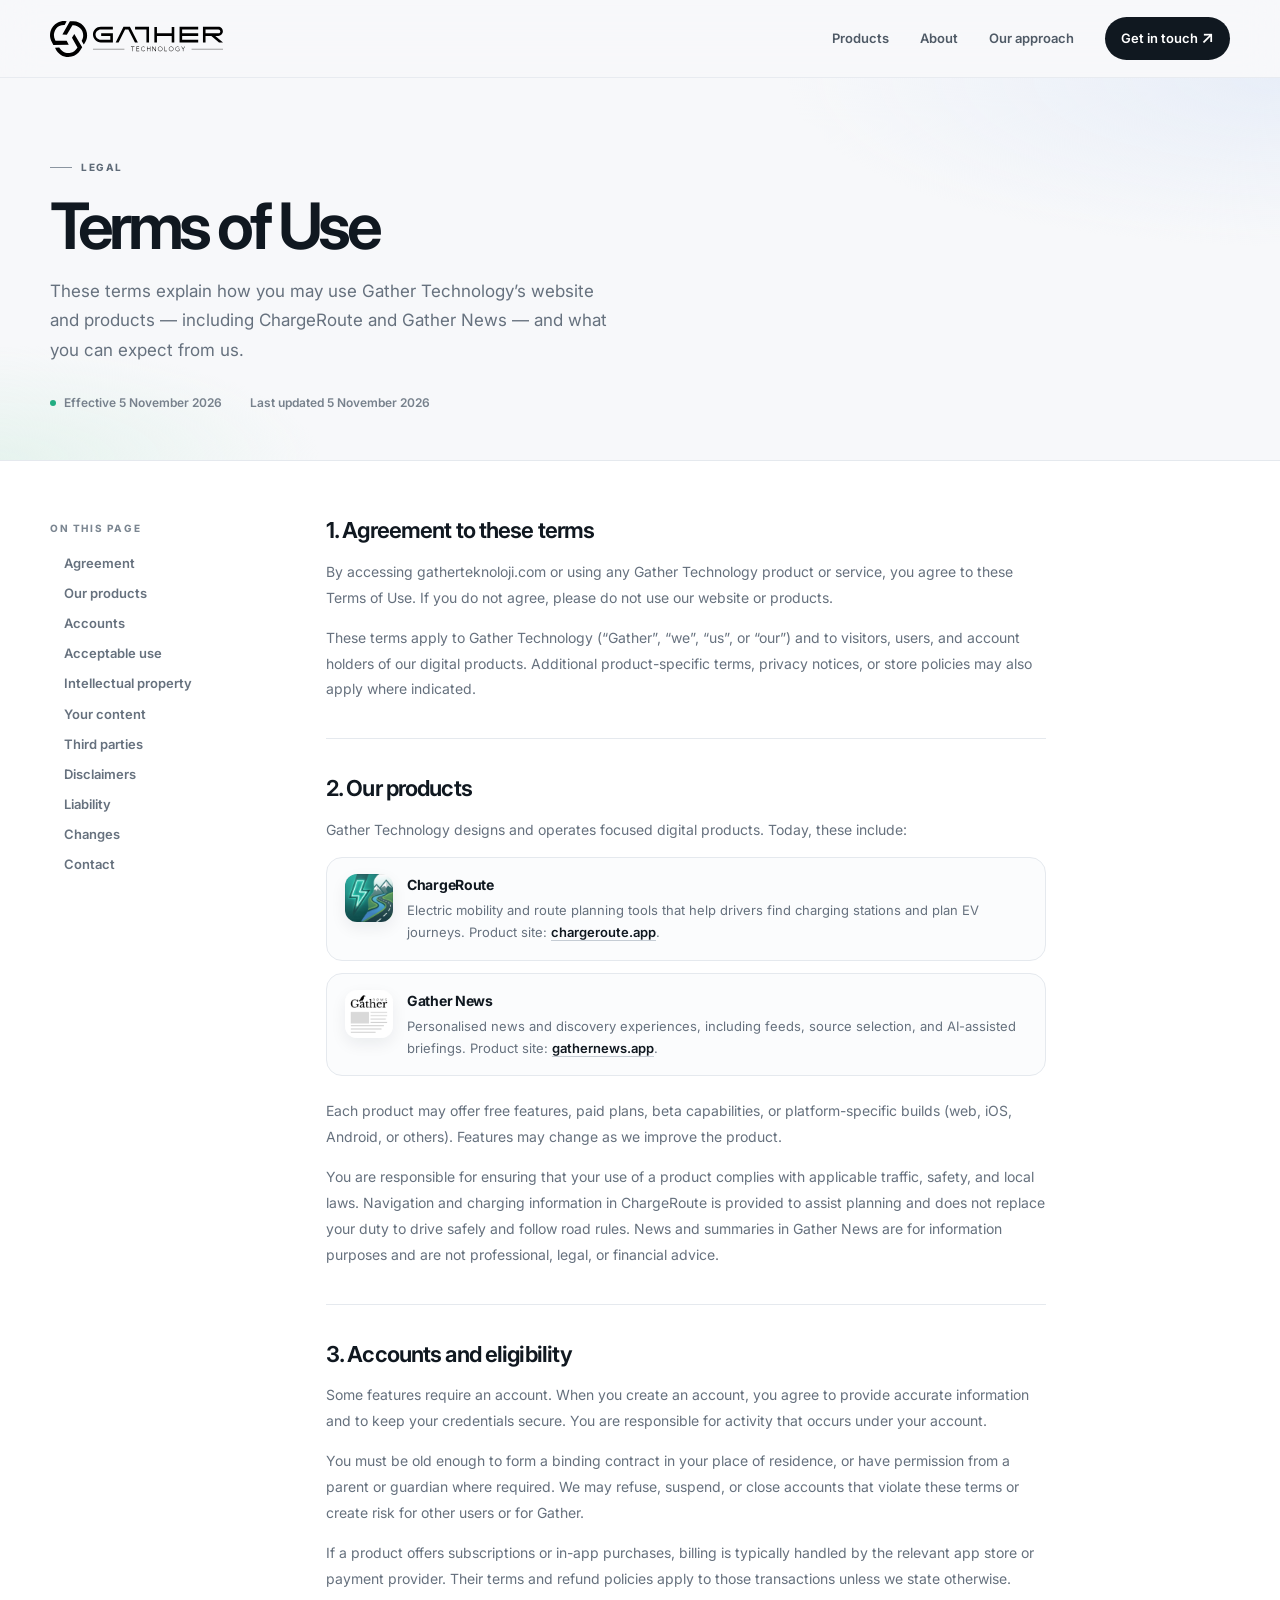
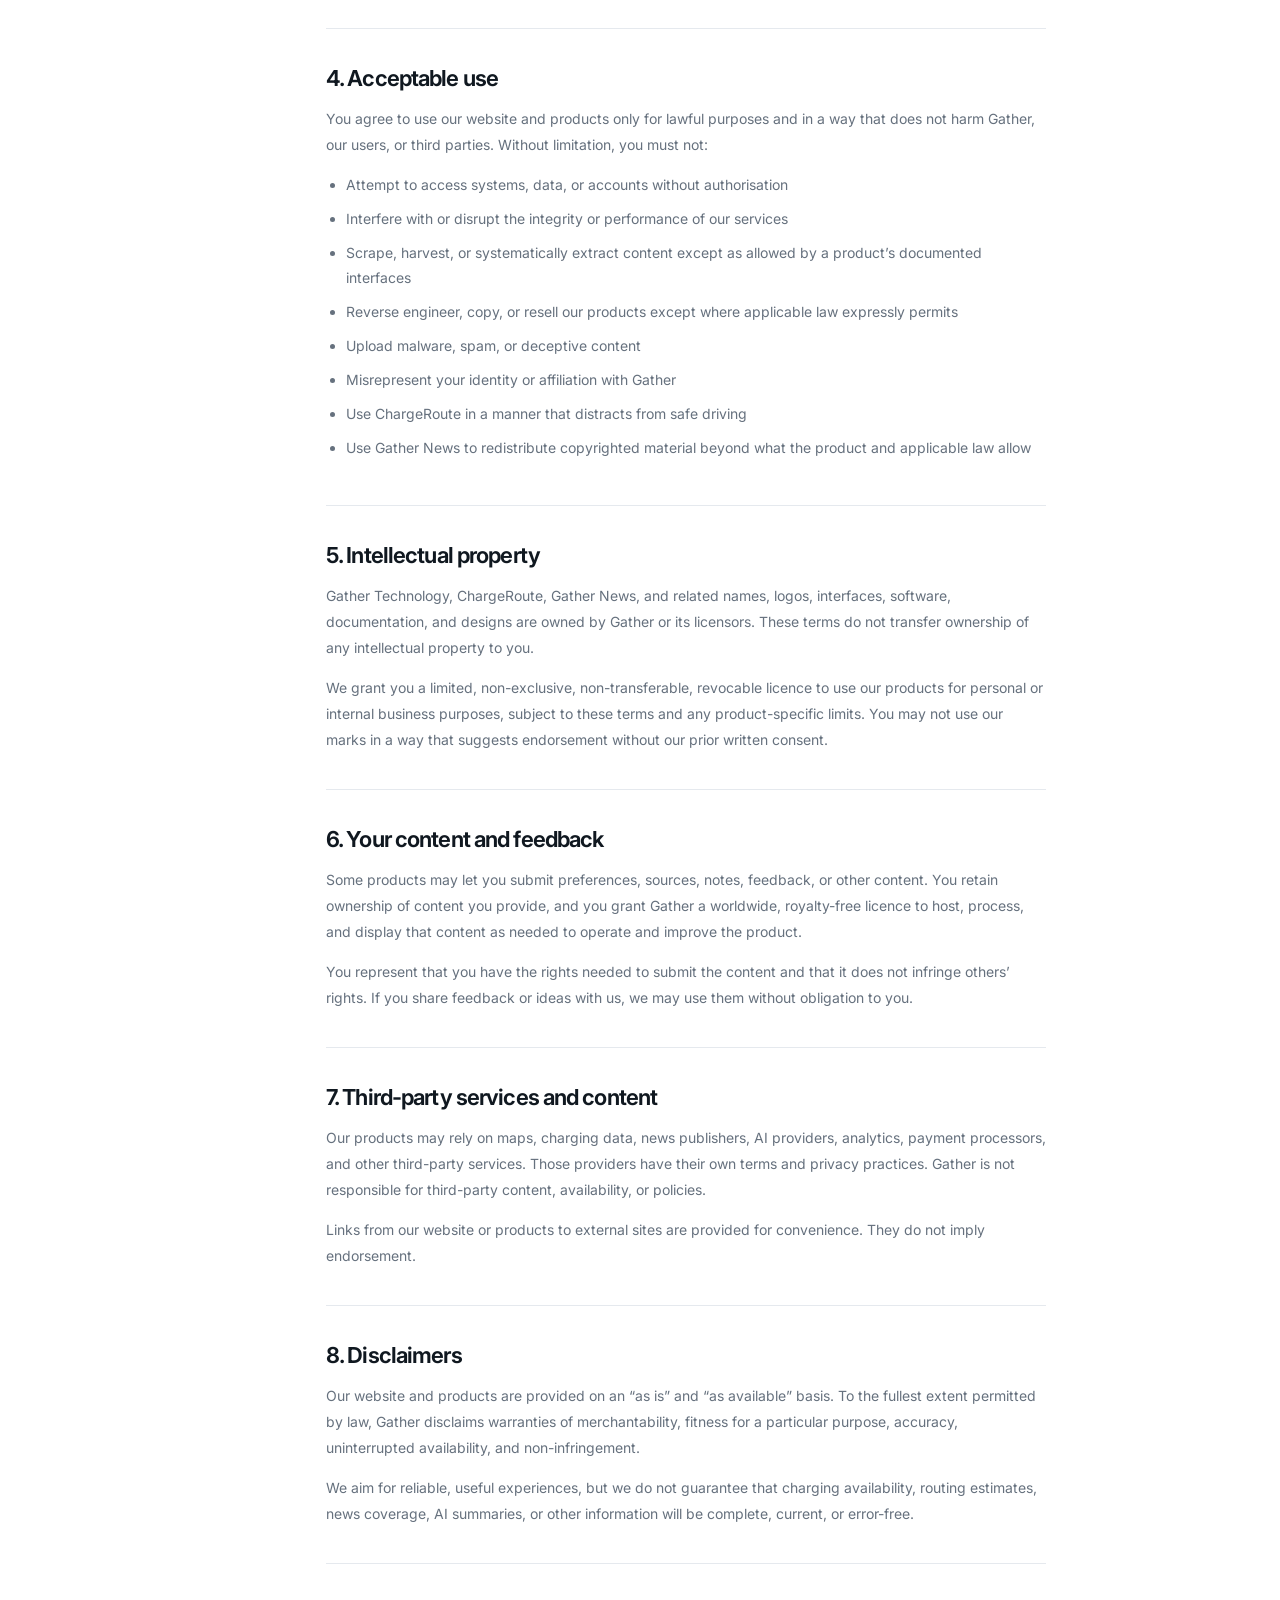
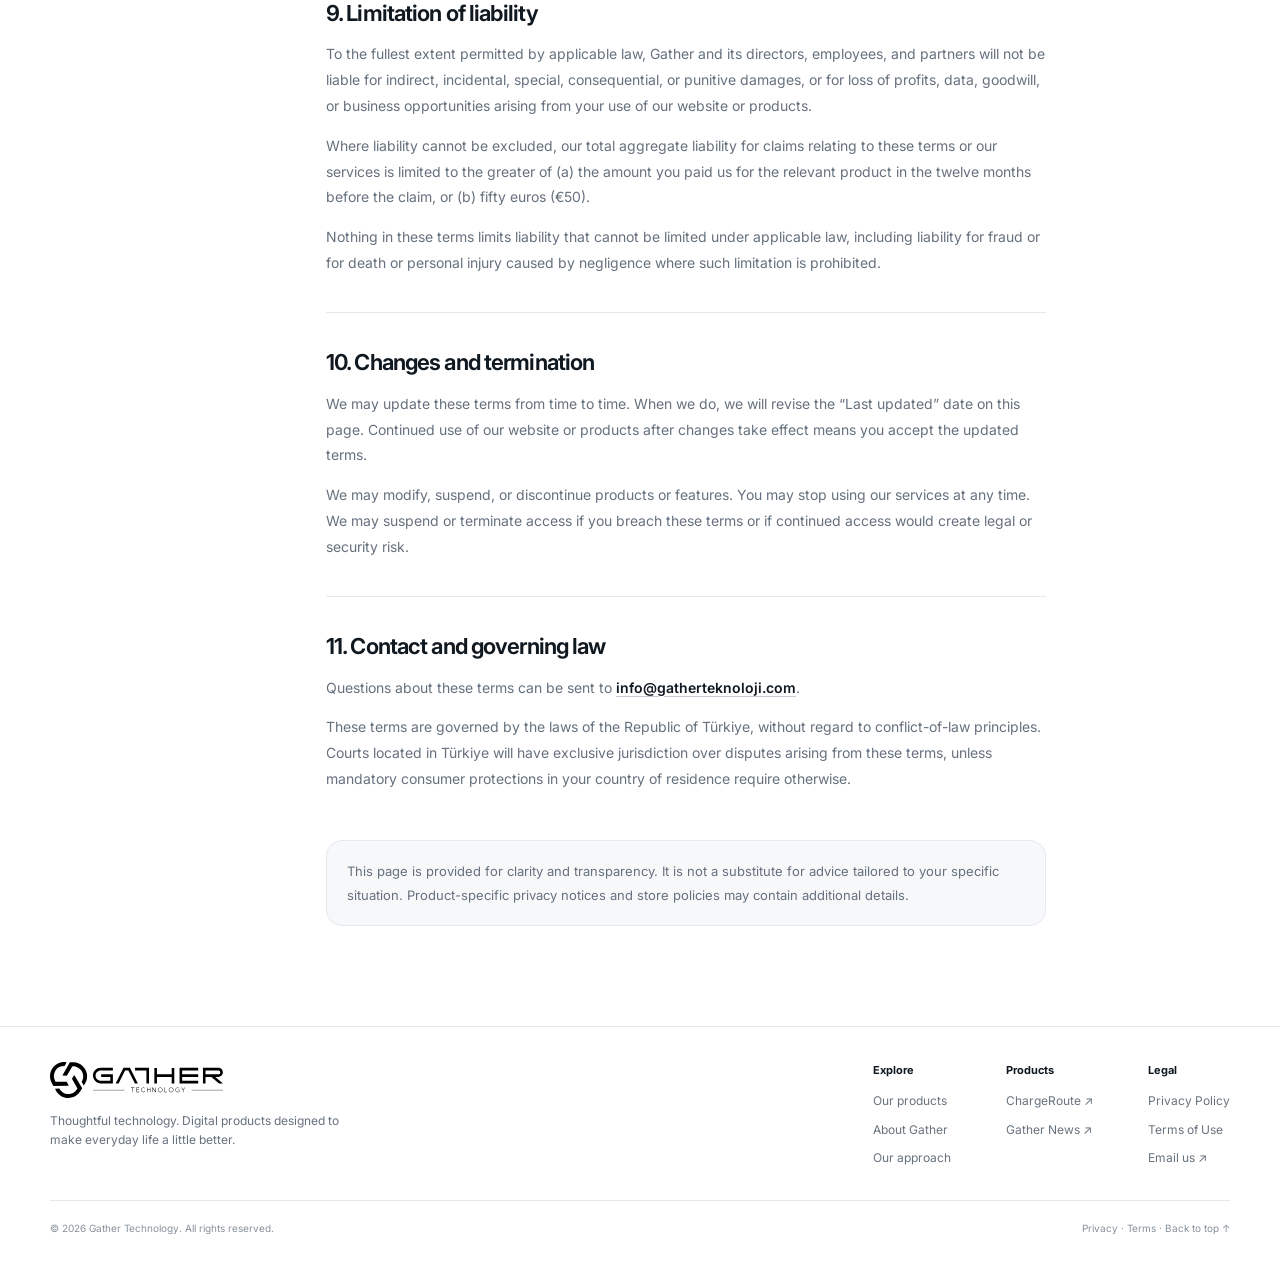
==== commit d8a50e01: "update" ====
--- a/src/GatherTeknoloji/wwwroot/terms.html
+++ b/src/GatherTeknoloji/wwwroot/terms.html
@@ -201,6 +201,7 @@
           </div>
           <div class="footer-col">
             <strong>Legal</strong>
+            <a href="privacy.html">Privacy Policy</a>
             <a href="terms.html">Terms of Use</a>
             <a href="mailto:info@gatherteknoloji.com">Email us ↗</a>
           </div>
@@ -208,7 +209,7 @@
       </div>
       <div class="footer-bottom">
         <span>© <span id="year">2026</span> Gather Technology. All rights reserved.</span>
-        <span><a href="#top">Back to top ↑</a></span>
+        <span><a href="privacy.html">Privacy</a> · <a href="terms.html">Terms</a> · <a href="#top">Back to top ↑</a></span>
       </div>
     </div>
   </footer>
